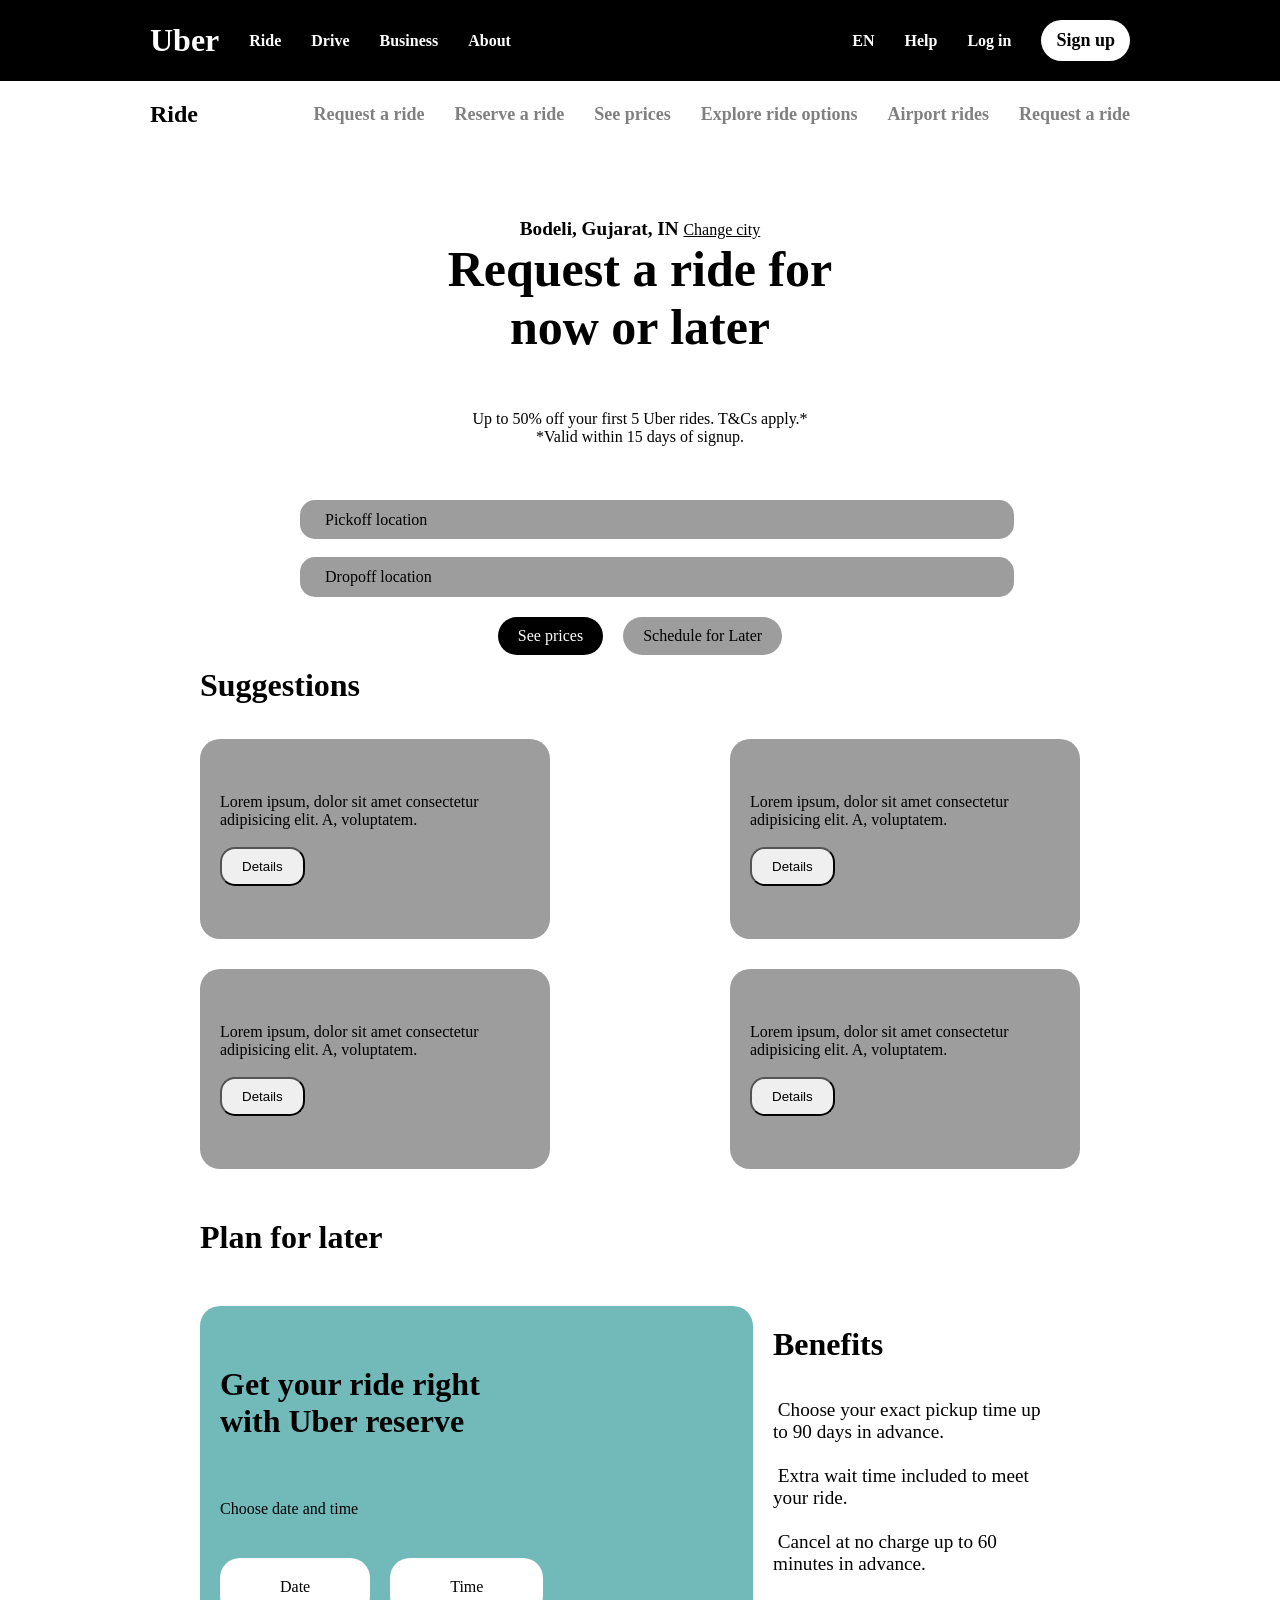
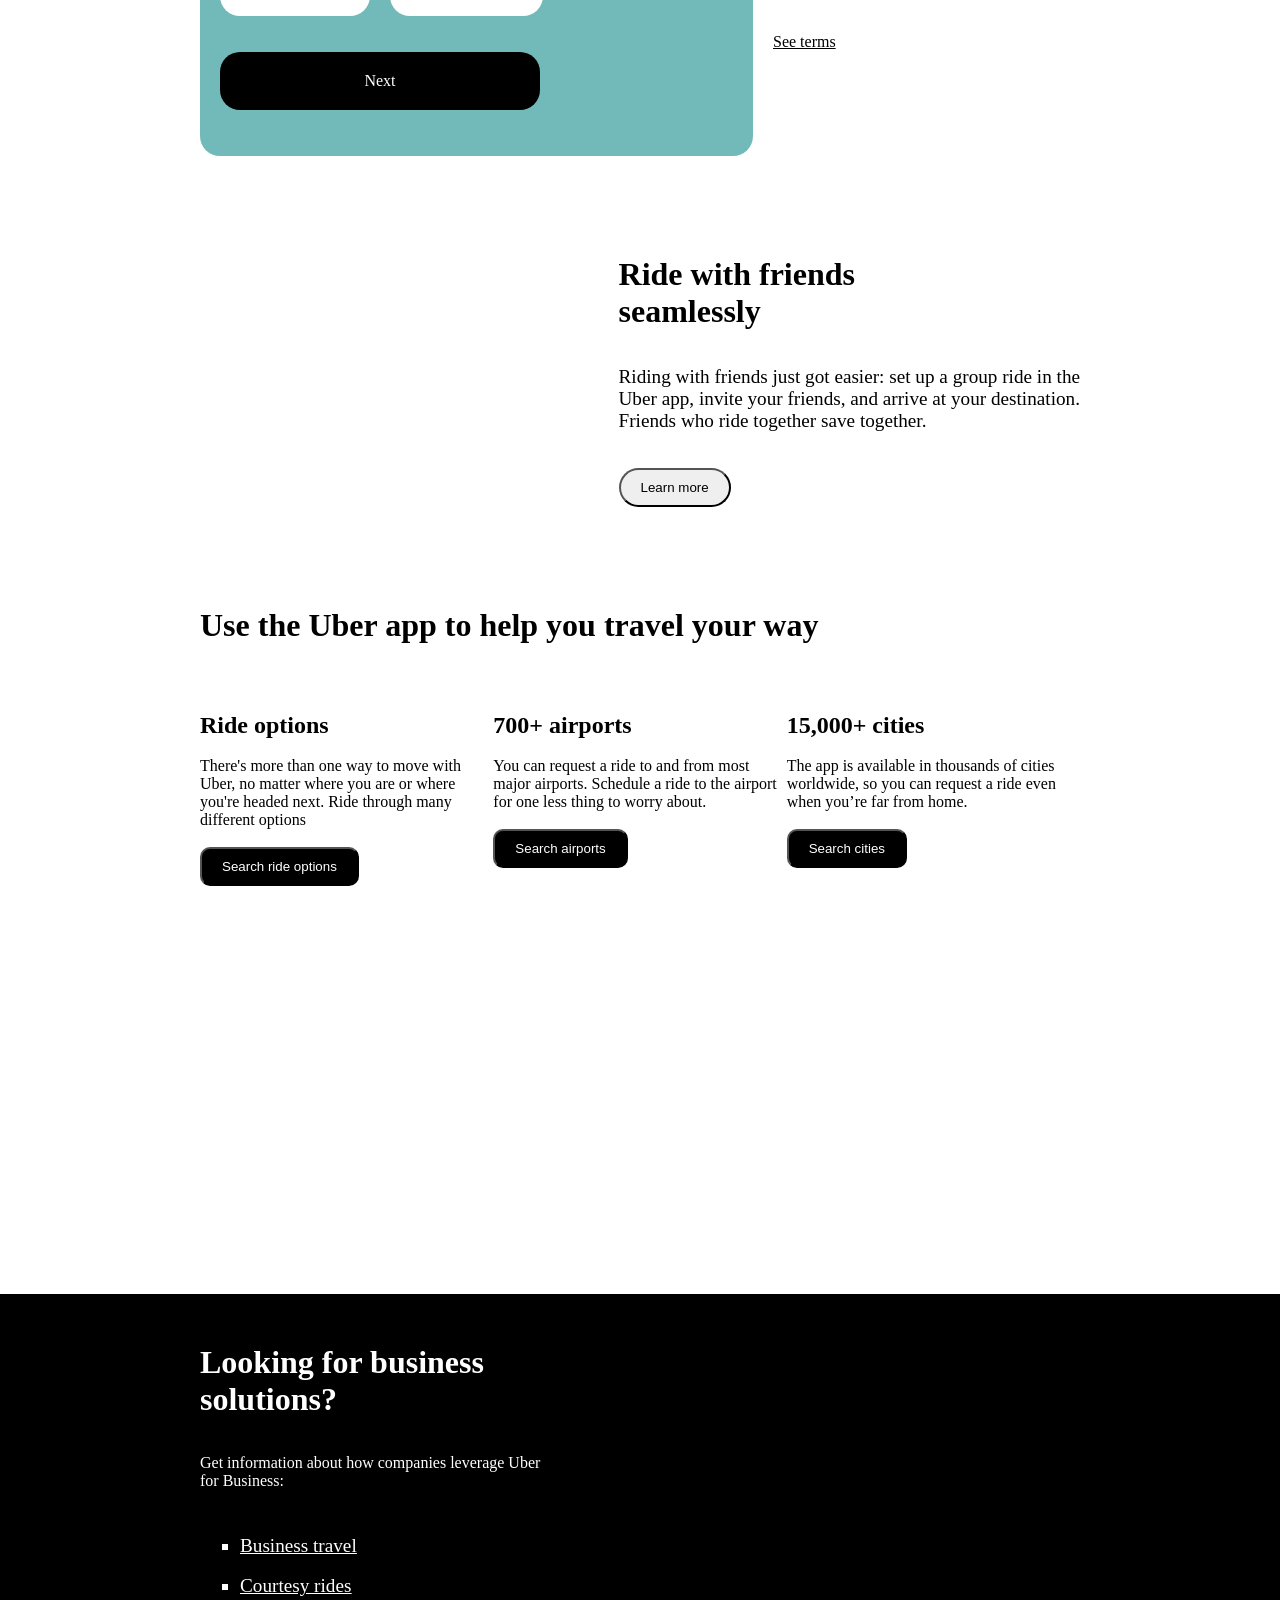
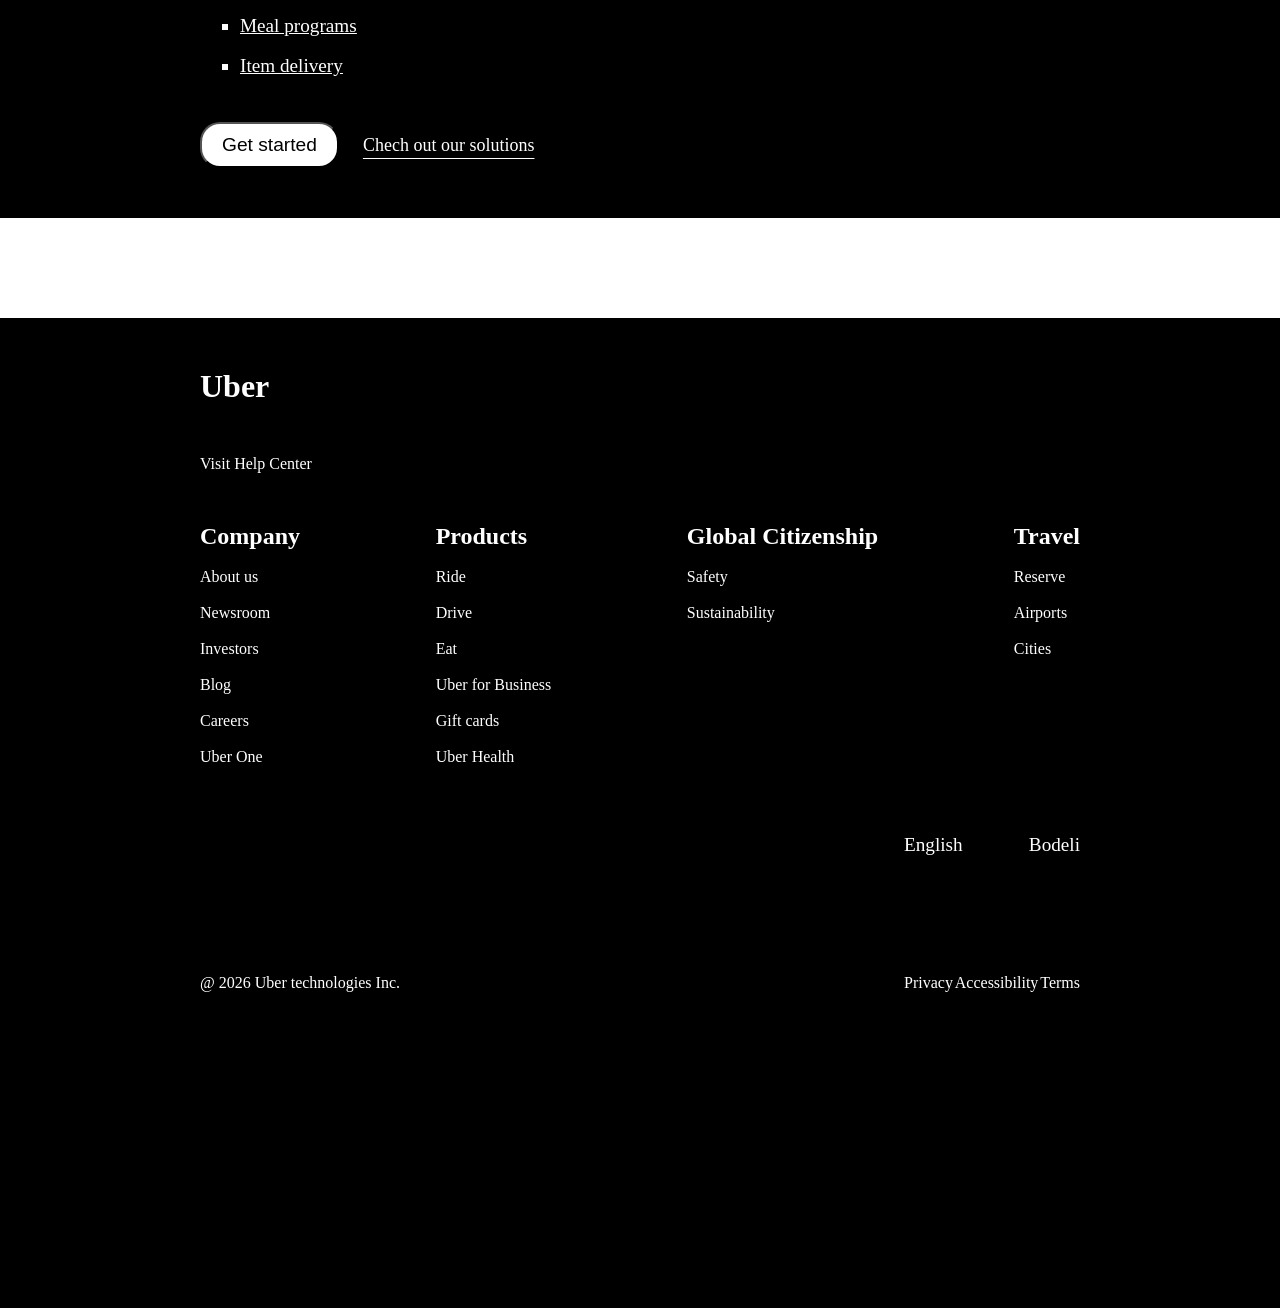
==== index.htm @ 78ab8e12 "Update and rename Uber.htm to index.htm" ====
<!DOCTYPE html>
<html lang="en">
<head>
    <meta charset="UTF-8">
    <meta name="viewport" content="width=device-width, initial-scale=1.0">
    <title>Document</title>
    <link rel="stylesheet" href="uber.css">
    <script src="https://kit.fontawesome.com/a8fc47a53b.js" crossorigin="anonymous"></script>
</head>
<body>
    <div>
    <header class="head">
        <ul>
            <li style="font-size: xx-large;">Uber</li>
            <li>Ride</li>
            <li>Drive</li>
            <li>Business</li>
            <li>About</li>
        </ul>
        <ul>
            <li><i class="fa-solid fa-globe"></i> EN</li>
            <li>Help</li>
            <li>Log in</li>
            <li id="signup">Sign up</li>
        </ul>
    </header>
    <nav class="nv">
        <h1>Ride</h1>
        <ul>
            <li>Request a ride</li>
            <li>Reserve a ride</li>
            <li>See prices</li>
            <li>Explore ride options</li>
            <li>Airport rides</li>
            <li>Request a ride</li>
        </ul>
    </nav>
    <div class="d1">
         <div id="d10">
            <i style="font-size: larger;" class="fa-solid fa-location-dot"></i>
            <span style="font-size: larger;font-weight: 700;">Bodeli, Gujarat, IN </span>
            <a style="color: black;" href=""> Change city</a>
            <p style="font-size: 50px;font-weight: 900;">
                Request a ride for <br> now or later
            </p> <br><br><br>
            <p>
                <i class="fa-solid fa-tag"></i>
                Up to 50% off your first 5 Uber rides. T&Cs apply.* <br> *Valid within 15 days of signup.
            </p><br><br><br>
            <div class="x">
                <i class="fa-solid fa-circle-dot"></i>
                Pickoff location
                <i id="i1" class="fa-solid fa-location-arrow"></i>
            </div><br>
            <div class="x">
                <i class="fa-solid fa-circle-stop"></i>
                Dropoff location
            </div>
            <div class="b">
                <div class="b1">See prices</div>
                <div class="b2">Schedule for Later</div>
            </div>
         </div>
         <div id="d11">
            <img src="https://cn-geo1.uber.com/image-proc/crop/resizecrop/udam/format=auto/width=1344/height=1344/srcb64=aHR0cHM6Ly90Yi1zdGF0aWMudWJlci5jb20vcHJvZC91ZGFtLWFzc2V0cy80MmEyOTE0Ny1lMDQzLTQyZjktODU0NC1lY2ZmZmUwNTMyZTkucG5n" alt="" height="600px">
        </div>
    </div>
    <h1 style="padding: 35px 200px;">Suggestions</h1>
    <div class="s">
        <div class="s1">
            <p style="margin-left: 20px;">
                Lorem ipsum, dolor sit amet consectetur adipisicing elit. A, voluptatem.
                <br><br>
                <button style="padding: 10px 20px; border-radius: 15px;">Details</button>
            </p>
            <img src="	https://mobile-content.uber.com/launch-experience/top_bar_rides_3d.png" alt="" height="150px">
        </div>
        <div class="s1">
            <p style="margin-left: 20px;">
                Lorem ipsum, dolor sit amet consectetur adipisicing elit. A, voluptatem.
                <br><br>
                <button style="padding: 10px 20px; border-radius: 15px;">Details</button>
            </p>
            <img src="	https://mobile-content.uber.com/launch-experience/top_bar_rides_3d.png" alt="" height="150px">
        </div>
        <div class="s1">
            <p style="margin-left: 20px;">
                Lorem ipsum, dolor sit amet consectetur adipisicing elit. A, voluptatem.
                <br><br>
                <button style="padding: 10px 20px; border-radius: 15px;">Details</button>
            </p>
            <img src="	https://mobile-content.uber.com/launch-experience/top_bar_rides_3d.png" alt="" height="150px">
        </div>
        <div class="s1">
            <p style="margin-left: 20px;">
                Lorem ipsum, dolor sit amet consectetur adipisicing elit. A, voluptatem.
                <br><br>
                <button style="padding: 10px 20px; border-radius: 15px;">Details</button>
            </p>
            <img src="	https://mobile-content.uber.com/launch-experience/top_bar_rides_3d.png" alt="" height="150px">
        </div>
    </div>
    <h1 style="margin: 50px 200px;">Plan for later</h1>
    <div class="p">
        <div class="p1">
            <p style="font-size: xx-large;font-weight: 800;">Get your ride right <br> with Uber reserve</p>
            Choose date and time
            <div style="display: flex;margin-top: 40px;gap: 20px;">
                <div style="padding: 20px 60px;background-color: rgb(255, 255, 255);border-radius: 20px;">Date</div>
                <div style="padding: 20px 60px;background-color: rgb(255, 255, 255);border-radius: 20px;">Time</div>
            </div><br><br>
            <div style="padding: 20px;background-color: black;color: white;width: 280px;border-radius: 20px;text-align: center;">
                Next
            </div>
        </div>
        <div class="p2">
            <h1>Benefits</h1><br><br>
            <p style="font-size: larger;">
                <img src="	https://tb-static.uber.com/prod/udam-assets/e12eddee-f082-49f7-a5fc-22c17977de50.svg" alt="" height="20px"> Choose your exact pickup time up to 90 days in advance. <br><br>
                <img src="https://tb-static.uber.com/prod/udam-assets/30f5ecd4-8ccf-44d0-9976-2833f69df8a9.svg" alt="" height="20px"> Extra wait time included to meet your ride. <br><br>
                <img src="	https://tb-static.uber.com/prod/udam-assets/45ebda59-6a0d-41e3-a924-0dbbce078029.svg" alt="" height="20px"> Cancel at no charge up to 60 minutes in advance. <br><br>
            </p ><br><br>
            <a style="color: black;" href="">See terms</a>
        </div>
    </div>
    <div class="r">
        <div>
            <img src="https://cn-geo1.uber.com/image-proc/crop/resizecrop/udam/format=auto/width=1152/height=648/srcb64=aHR0cHM6Ly90Yi1zdGF0aWMudWJlci5jb20vcHJvZC91ZGFtLWFzc2V0cy9mNzdhYTM4MC1hMzc4LTQ3YmYtOGI4OC1hYWJhMTU4N2VmZGQucG5n" alt="" height="300px">
        </div>
        <div>
            <h1>Ride with friends <br> seamlessly</h1><br><br>
            <p style="font-size:larger;">
                Riding with friends just got easier: set up a group ride in the <br> Uber app, invite your friends, and arrive at your destination. <br> Friends who ride together save together.
            </p><br><br>
            <button style="padding: 10px 20px;border-radius: 20px;">Learn more</button>
        </div>
    </div>
    <h1 style="margin: 100px 200px;margin-bottom: 50px ;">Use the Uber app to help you travel your way</h1>
    <div class="t">
        <div class="t1">
            <img src="https://cn-geo1.uber.com/image-proc/crop/resizecrop/udam/format=auto/width=768/height=768/srcb64=aHR0cHM6Ly90Yi1zdGF0aWMudWJlci5jb20vcHJvZC91ZGFtLWFzc2V0cy81NGY2MDE2MS1jZjZiLTQ0MDEtYTMwOS04YmIxOTZjMDAxNGMuanBn" alt="" width="350px">
            <br>
            <h2>Ride options</h2>
            <br>
            <p>There's more than one way to move with Uber, no matter where you are or where you're headed next. Ride through many different options</p><br>
            <button style="background-color: black;color: white;border-radius: 10px;padding: 10px 20px;">Search ride options</button>
        </div>
        <div class="t1">
            <img src="https://cn-geo1.uber.com/image-proc/crop/resizecrop/udam/format=auto/width=768/height=768/srcb64=aHR0cHM6Ly90Yi1zdGF0aWMudWJlci5jb20vcHJvZC91ZGFtLWFzc2V0cy9mOWJhMjdjNC02NjVjLTRjY2EtODE2MS05ZTNmODdmNDk5OTQucG5n" alt="" width="350px">
            <br>
            <h2>700+ airports</h2>
            <br>
            <p>You can request a ride to and from most major airports. Schedule a ride to the airport for one less thing to worry about.</p><br>
            <button style="background-color: black;color: white;border-radius: 10px;padding: 10px 20px;">Search airports</button>
        </div>
        <div class="t1">
            <img src="https://cn-geo1.uber.com/image-proc/crop/resizecrop/udam/format=auto/width=768/height=768/srcb64=aHR0cHM6Ly90Yi1zdGF0aWMudWJlci5jb20vcHJvZC91ZGFtLWFzc2V0cy9iOGMzOWRlMC02ZTEzLTQ4NWItYmE0NS02NjUxMTE3MGM2MmEuanBn" alt="" height="350px">
            <br>
            <h2>15,000+ cities</h2>
            <br>
            <p>The app is available in thousands of cities worldwide, so you can request a ride even when you’re far from home.</p><br>
            <button style="background-color: black;color: white;border-radius: 10px;padding: 10px 20px;">Search cities</button>
        </div>
    </div>
    <div class="q">
        <div class="q1">
            <h1>Looking for business <br> solutions?</h1>
            <br><br>
            <p>Get information about how companies leverage Uber <br> for Business: </p><br><br>
            <ol style="line-height: 40px;list-style: square;margin-left: 40px;font-size: larger;">
                <li style="text-decoration: underline ;"><a style="color: white;" href="">Business travel</a></li>
                <li style="text-decoration: underline ;"><a style="color: white;" href="">Courtesy rides</a></li>
                <li style="text-decoration: underline ;"><a style="color: white;" href="">Meal programs</a></li>
                <li style="text-decoration: underline ;"><a style="color: white;" href="">Item delivery</a></li>
            </ol><br><br>
            <button style="background-color: rgb(255, 255, 255);color: rgb(0, 0, 0);padding: 10px 20px;border-radius: 20px;font-size: larger;">Get started</button>
            <a style="margin-left: 20px;font-size: large;color: white;text-underline-offset: calc(7px);" href="">Chech out our solutions</a>
        </div>
        <div class="q2"><img src="https://cn-geo1.uber.com/image-proc/crop/resizecrop/udam/format=auto/width=1152/height=648/srcb64=aHR0cHM6Ly90Yi1zdGF0aWMudWJlci5jb20vcHJvZC91ZGFtLWFzc2V0cy9kNjQ4ZjViNi1iYjVmLTQ1MGUtODczMy05MGFlZmVjYmQwOWUuanBn" alt="" height="300px"></div>
    </div>
    </div>
    <footer class="f">
        <div style="margin: 50px 200px;">
            <h1 style="padding: 50px 0px;">Uber</h1>
            <p><a style="text-decoration: none;color: white;" href="">Visit Help Center</a></p>
        </div>
        <div class="f1">
            <div class="f2">
                <h2>Company</h2><br>
                <a href="">About us</a><br><br>
                <a href="">Newsroom</a><br><br>
                <a href="">Investors</a><br><br>
                <a href="">Blog</a><br><br>
                <a href="">Careers</a><br><br>
                <a href="">Uber One</a><br><br>
            </div>
            <div class="f2">
                <h2>Products</h2><br>
                <a href="">Ride</a><br><br>
                <a href="">Drive</a><br><br>
                <a href="">Eat</a><br><br>
                <a href="">Uber for Business</a><br><br>
                <a href="">Gift cards</a><br><br>
                <a href="">Uber Health</a><br><br>
            </div>
            <div class="f2">
                <h2>Global Citizenship</h2><br>
                <a href="">Safety</a><br><br>
                <a href="">Sustainability</a><br><br>
            </div>
            <div class="f2">
                <h2>Travel</h2><br>
                <a href="">Reserve</a><br><br>
                <a href="">Airports</a><br><br>
                <a href="">Cities</a><br><br>
            </div>
        </div>
        <div class="f3">
            <div style="width: 30%;display: flex;justify-content: space-between;font-size: x-large;">
                <i class="fa-brands fa-linkedin"></i>
                <i class="fa-brands fa-youtube"></i>
                <i class="fa-brands fa-square-instagram"></i>
                <i class="fa-brands fa-x-twitter"></i>
            </div>
            <div style="display: flex;justify-content: space-between;width: 20%;font-size: larger;">
                <div>
                    <i class="fa-solid fa-globe"></i>
                    English
                </div>
                <div>
                    <i class="fa-solid fa-location-dot"></i>
                    Bodeli
                </div>
            </div>
        </div>
        <div style="margin: 50px 200px;">
            <img src="https://tb-static.uber.com/prod/udam-assets/07335cd8-47d5-51a0-a07b-125195eb4cea.svg" alt="" height="70px">
            <img src="https://tb-static.uber.com/prod/udam-assets/e723f2d5-90c4-5d3b-ad4d-c36fa5597879.svg" alt="" height="70px">
        </div>
        <div class="f4">
            <div>@ 2026 Uber technologies Inc.</div>
            <div style="display: flex;width: 20%;justify-content: space-between;">
                <a href="">Privacy</a>
                <a href="">Accessibility</a>
                <a href="">Terms</a>
            </div>
        </div>
    </footer>
</body>
</html>
---- uber.css ----
*{
    margin: 0;
    padding: 0;
}
.head{
    background-color: black;
    color: white;
    display: flex;
    justify-content: space-between;
    align-items: center;
    padding: 20px 150px;
    font-weight: 600;
    position: sticky;
    top: 0px;
}
.nv{
    color: rgb(0, 0, 0);
    display: flex;
    justify-content: space-between;
    align-items: center;
    padding: 20px 150px;
    font-weight: 600;
}
.d1{
    padding: 20px 200px;
    display: flex;
    justify-content: space-between;
}
.nv ul li{
    color: gray;
    font-size: large;
}
ul{
    list-style: none;
    display: flex;
    align-items: center;
    gap: 30px;
}
#signup{
    padding: 10px 15px;
    background-color: white;
    color: black;
    font-size: large;
    border-radius: 30px;
}

li:hover{
    scale: 1.1;
}
#d10{
    padding-top: 50px;
}
.x{
    width: 80%;
    height: 10%;
    background-color: rgb(157, 157, 157);
    border-radius: 15px;
    display: flex;
    align-items: center;
    padding-left: 10px;
    gap: 15px;
}
#i1{
    padding-left: 40%;
}
.b{
    padding-top: 20px;
    display: flex;
    gap: 20px;
}
.b1{
    padding: 10px 20px;
    background-color: black;
    color: white;
    border-radius: 20px;
}
.b2{
    padding: 10px 20px;
    background-color: rgb(157, 157, 157);
    color: rgb(0, 0, 0);
    border-radius: 20px;
}
.s{
    margin: 0px 200px;
    height: 430px;
    display: flex;
    flex-wrap: wrap;
    justify-content: space-between;
    align-content:space-between;
}
.s1{
    width:350px;
    height: 200px;
    background-color:rgb(157, 157, 157);
    border-radius: 20px;
    display: flex;
    justify-content: space-between;
    align-items: center;
}
.p{
    margin: 0px 200px;
    height: 450px;
    display: flex;
}
.p1{
    background-color: rgb(114, 186, 186);
    border-radius: 20px;
    width: 65%;
    padding-left: 20px;
    background-image: url(https://tb-static.uber.com/prod/udam-assets/5152cc71-a5b0-4fbd-aeb8-bee896efcd48.png);
    background-repeat: no-repeat;
    background-size: contain;
    background-position: right;
}
.p1 p{
    margin: 60px 0px;
}
.p2{
    width: 35%;
    padding: 20px;
}
.r{
    margin: 100px 200px;
    display: flex;
    justify-content: space-between;
}
.t{
    margin: 100px 200px;
    margin-top: 50px;
    display: flex;
    justify-content: space-between;
}
.t1{
    width: 350px;
    height: 500px;
}
.q{
    margin-bottom: 100px;
    background-color: black;
    color: white;
    width: 100%;
    height: 80%;
    display: flex;
    justify-content: space-between;
    align-items: center;
}
.q1{
    margin: 50px 200px;
}
.q2{
    margin-right: 200px;
}
.f{
    width: 100%;
    height: 110vh;
    background-color: black;
    color: white;
}
.f1{
    margin: 0px 200px;
    display: flex;
    justify-content: space-between;
}
.f2 a{
    color: white;
    text-decoration: none;
}
.f3{
    margin: 50px 200px;
    display: flex;
    justify-content: space-between;
}
.f4{
    margin: 50px 200px;
    display: flex;
    justify-content: space-between;
}
.f4 a{
    color: white;
    text-decoration: none;
}
@media (max-width:1500px){
    #d11{
        display: none;
    }
    #d10{
        text-align: center;
        width: 100%;
    }
    .x{
        text-align: center;
        margin-left: 100px;
    }
    #i1{
        display: none;
    }
    .b{
        justify-content: center;
    }
}
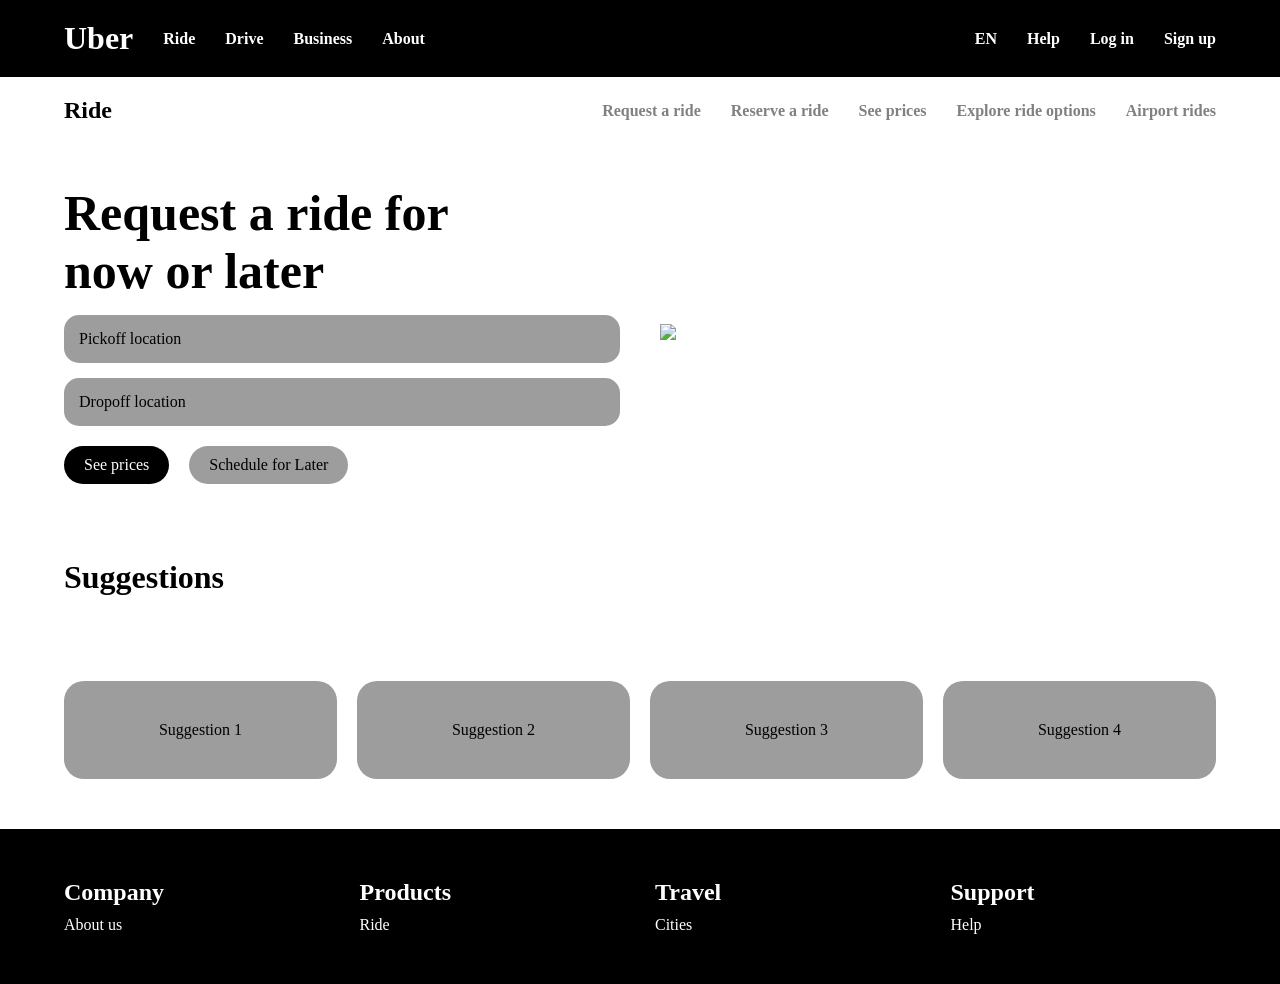
==== commit dd186c03: "Revise index.htm for Uber clone layout and content Updated the HTML structure and content for the Ub" ====
--- a/index.htm
+++ b/index.htm
@@ -3,248 +3,93 @@
 <head>
     <meta charset="UTF-8">
     <meta name="viewport" content="width=device-width, initial-scale=1.0">
-    <title>Document</title>
+    <title>Uber Clone</title>
     <link rel="stylesheet" href="uber.css">
     <script src="https://kit.fontawesome.com/a8fc47a53b.js" crossorigin="anonymous"></script>
 </head>
 <body>
-    <div>
-    <header class="head">
-        <ul>
-            <li style="font-size: xx-large;">Uber</li>
-            <li>Ride</li>
-            <li>Drive</li>
-            <li>Business</li>
-            <li>About</li>
-        </ul>
-        <ul>
-            <li><i class="fa-solid fa-globe"></i> EN</li>
-            <li>Help</li>
-            <li>Log in</li>
-            <li id="signup">Sign up</li>
-        </ul>
-    </header>
-    <nav class="nv">
-        <h1>Ride</h1>
-        <ul>
-            <li>Request a ride</li>
-            <li>Reserve a ride</li>
-            <li>See prices</li>
-            <li>Explore ride options</li>
-            <li>Airport rides</li>
-            <li>Request a ride</li>
-        </ul>
-    </nav>
-    <div class="d1">
-         <div id="d10">
-            <i style="font-size: larger;" class="fa-solid fa-location-dot"></i>
-            <span style="font-size: larger;font-weight: 700;">Bodeli, Gujarat, IN </span>
-            <a style="color: black;" href=""> Change city</a>
-            <p style="font-size: 50px;font-weight: 900;">
-                Request a ride for <br> now or later
-            </p> <br><br><br>
-            <p>
-                <i class="fa-solid fa-tag"></i>
-                Up to 50% off your first 5 Uber rides. T&Cs apply.* <br> *Valid within 15 days of signup.
-            </p><br><br><br>
-            <div class="x">
-                <i class="fa-solid fa-circle-dot"></i>
-                Pickoff location
-                <i id="i1" class="fa-solid fa-location-arrow"></i>
-            </div><br>
-            <div class="x">
-                <i class="fa-solid fa-circle-stop"></i>
-                Dropoff location
-            </div>
-            <div class="b">
-                <div class="b1">See prices</div>
-                <div class="b2">Schedule for Later</div>
-            </div>
-         </div>
-         <div id="d11">
-            <img src="https://cn-geo1.uber.com/image-proc/crop/resizecrop/udam/format=auto/width=1344/height=1344/srcb64=aHR0cHM6Ly90Yi1zdGF0aWMudWJlci5jb20vcHJvZC91ZGFtLWFzc2V0cy80MmEyOTE0Ny1lMDQzLTQyZjktODU0NC1lY2ZmZmUwNTMyZTkucG5n" alt="" height="600px">
+
+<header class="head">
+    <ul>
+        <li style="font-size: xx-large;">Uber</li>
+        <li>Ride</li>
+        <li>Drive</li>
+        <li>Business</li>
+        <li>About</li>
+    </ul>
+    <ul>
+        <li><i class="fa-solid fa-globe"></i> EN</li>
+        <li>Help</li>
+        <li>Log in</li>
+        <li id="signup">Sign up</li>
+    </ul>
+</header>
+
+<nav class="nv">
+    <h1>Ride</h1>
+    <ul>
+        <li>Request a ride</li>
+        <li>Reserve a ride</li>
+        <li>See prices</li>
+        <li>Explore ride options</li>
+        <li>Airport rides</li>
+    </ul>
+</nav>
+
+<div class="d1">
+    <div id="d10">
+        <p style="font-size: 50px;font-weight: 900;">
+            Request a ride for <br> now or later
+        </p>
+
+        <div class="x">
+            Pickoff location
+        </div>
+
+        <div class="x">
+            Dropoff location
+        </div>
+
+        <div class="b">
+            <div class="b1">See prices</div>
+            <div class="b2">Schedule for Later</div>
         </div>
     </div>
-    <h1 style="padding: 35px 200px;">Suggestions</h1>
-    <div class="s">
-        <div class="s1">
-            <p style="margin-left: 20px;">
-                Lorem ipsum, dolor sit amet consectetur adipisicing elit. A, voluptatem.
-                <br><br>
-                <button style="padding: 10px 20px; border-radius: 15px;">Details</button>
-            </p>
-            <img src="	https://mobile-content.uber.com/launch-experience/top_bar_rides_3d.png" alt="" height="150px">
+
+    <div id="d11">
+        <img src="https://cn-geo1.uber.com/image-proc/crop/resizecrop/udam/format=auto/width=1344/height=1344/srcb64=aHR0cHM6Ly90Yi1zdGF0aWMudWJlci5jb20vcHJvZC91ZGFtLWFzc2V0cy80MmEyOTE0Ny1lMDQzLTQyZjktODU0NC1lY2ZmZmUwNTMyZTkucG5n">
+    </div>
+</div>
+
+<h1 style="padding: 35px 5%;">Suggestions</h1>
+
+<div class="s">
+    <div class="s1">Suggestion 1</div>
+    <div class="s1">Suggestion 2</div>
+    <div class="s1">Suggestion 3</div>
+    <div class="s1">Suggestion 4</div>
+</div>
+
+<footer class="f">
+    <div class="f1">
+        <div class="f2">
+            <h2>Company</h2>
+            <a href="">About us</a>
         </div>
-        <div class="s1">
-            <p style="margin-left: 20px;">
-                Lorem ipsum, dolor sit amet consectetur adipisicing elit. A, voluptatem.
-                <br><br>
-                <button style="padding: 10px 20px; border-radius: 15px;">Details</button>
-            </p>
-            <img src="	https://mobile-content.uber.com/launch-experience/top_bar_rides_3d.png" alt="" height="150px">
+        <div class="f2">
+            <h2>Products</h2>
+            <a href="">Ride</a>
         </div>
-        <div class="s1">
-            <p style="margin-left: 20px;">
-                Lorem ipsum, dolor sit amet consectetur adipisicing elit. A, voluptatem.
-                <br><br>
-                <button style="padding: 10px 20px; border-radius: 15px;">Details</button>
-            </p>
-            <img src="	https://mobile-content.uber.com/launch-experience/top_bar_rides_3d.png" alt="" height="150px">
+        <div class="f2">
+            <h2>Travel</h2>
+            <a href="">Cities</a>
         </div>
-        <div class="s1">
-            <p style="margin-left: 20px;">
-                Lorem ipsum, dolor sit amet consectetur adipisicing elit. A, voluptatem.
-                <br><br>
-                <button style="padding: 10px 20px; border-radius: 15px;">Details</button>
-            </p>
-            <img src="	https://mobile-content.uber.com/launch-experience/top_bar_rides_3d.png" alt="" height="150px">
+        <div class="f2">
+            <h2>Support</h2>
+            <a href="">Help</a>
         </div>
     </div>
-    <h1 style="margin: 50px 200px;">Plan for later</h1>
-    <div class="p">
-        <div class="p1">
-            <p style="font-size: xx-large;font-weight: 800;">Get your ride right <br> with Uber reserve</p>
-            Choose date and time
-            <div style="display: flex;margin-top: 40px;gap: 20px;">
-                <div style="padding: 20px 60px;background-color: rgb(255, 255, 255);border-radius: 20px;">Date</div>
-                <div style="padding: 20px 60px;background-color: rgb(255, 255, 255);border-radius: 20px;">Time</div>
-            </div><br><br>
-            <div style="padding: 20px;background-color: black;color: white;width: 280px;border-radius: 20px;text-align: center;">
-                Next
-            </div>
-        </div>
-        <div class="p2">
-            <h1>Benefits</h1><br><br>
-            <p style="font-size: larger;">
-                <img src="	https://tb-static.uber.com/prod/udam-assets/e12eddee-f082-49f7-a5fc-22c17977de50.svg" alt="" height="20px"> Choose your exact pickup time up to 90 days in advance. <br><br>
-                <img src="https://tb-static.uber.com/prod/udam-assets/30f5ecd4-8ccf-44d0-9976-2833f69df8a9.svg" alt="" height="20px"> Extra wait time included to meet your ride. <br><br>
-                <img src="	https://tb-static.uber.com/prod/udam-assets/45ebda59-6a0d-41e3-a924-0dbbce078029.svg" alt="" height="20px"> Cancel at no charge up to 60 minutes in advance. <br><br>
-            </p ><br><br>
-            <a style="color: black;" href="">See terms</a>
-        </div>
-    </div>
-    <div class="r">
-        <div>
-            <img src="https://cn-geo1.uber.com/image-proc/crop/resizecrop/udam/format=auto/width=1152/height=648/srcb64=aHR0cHM6Ly90Yi1zdGF0aWMudWJlci5jb20vcHJvZC91ZGFtLWFzc2V0cy9mNzdhYTM4MC1hMzc4LTQ3YmYtOGI4OC1hYWJhMTU4N2VmZGQucG5n" alt="" height="300px">
-        </div>
-        <div>
-            <h1>Ride with friends <br> seamlessly</h1><br><br>
-            <p style="font-size:larger;">
-                Riding with friends just got easier: set up a group ride in the <br> Uber app, invite your friends, and arrive at your destination. <br> Friends who ride together save together.
-            </p><br><br>
-            <button style="padding: 10px 20px;border-radius: 20px;">Learn more</button>
-        </div>
-    </div>
-    <h1 style="margin: 100px 200px;margin-bottom: 50px ;">Use the Uber app to help you travel your way</h1>
-    <div class="t">
-        <div class="t1">
-            <img src="https://cn-geo1.uber.com/image-proc/crop/resizecrop/udam/format=auto/width=768/height=768/srcb64=aHR0cHM6Ly90Yi1zdGF0aWMudWJlci5jb20vcHJvZC91ZGFtLWFzc2V0cy81NGY2MDE2MS1jZjZiLTQ0MDEtYTMwOS04YmIxOTZjMDAxNGMuanBn" alt="" width="350px">
-            <br>
-            <h2>Ride options</h2>
-            <br>
-            <p>There's more than one way to move with Uber, no matter where you are or where you're headed next. Ride through many different options</p><br>
-            <button style="background-color: black;color: white;border-radius: 10px;padding: 10px 20px;">Search ride options</button>
-        </div>
-        <div class="t1">
-            <img src="https://cn-geo1.uber.com/image-proc/crop/resizecrop/udam/format=auto/width=768/height=768/srcb64=aHR0cHM6Ly90Yi1zdGF0aWMudWJlci5jb20vcHJvZC91ZGFtLWFzc2V0cy9mOWJhMjdjNC02NjVjLTRjY2EtODE2MS05ZTNmODdmNDk5OTQucG5n" alt="" width="350px">
-            <br>
-            <h2>700+ airports</h2>
-            <br>
-            <p>You can request a ride to and from most major airports. Schedule a ride to the airport for one less thing to worry about.</p><br>
-            <button style="background-color: black;color: white;border-radius: 10px;padding: 10px 20px;">Search airports</button>
-        </div>
-        <div class="t1">
-            <img src="https://cn-geo1.uber.com/image-proc/crop/resizecrop/udam/format=auto/width=768/height=768/srcb64=aHR0cHM6Ly90Yi1zdGF0aWMudWJlci5jb20vcHJvZC91ZGFtLWFzc2V0cy9iOGMzOWRlMC02ZTEzLTQ4NWItYmE0NS02NjUxMTE3MGM2MmEuanBn" alt="" height="350px">
-            <br>
-            <h2>15,000+ cities</h2>
-            <br>
-            <p>The app is available in thousands of cities worldwide, so you can request a ride even when you’re far from home.</p><br>
-            <button style="background-color: black;color: white;border-radius: 10px;padding: 10px 20px;">Search cities</button>
-        </div>
-    </div>
-    <div class="q">
-        <div class="q1">
-            <h1>Looking for business <br> solutions?</h1>
-            <br><br>
-            <p>Get information about how companies leverage Uber <br> for Business: </p><br><br>
-            <ol style="line-height: 40px;list-style: square;margin-left: 40px;font-size: larger;">
-                <li style="text-decoration: underline ;"><a style="color: white;" href="">Business travel</a></li>
-                <li style="text-decoration: underline ;"><a style="color: white;" href="">Courtesy rides</a></li>
-                <li style="text-decoration: underline ;"><a style="color: white;" href="">Meal programs</a></li>
-                <li style="text-decoration: underline ;"><a style="color: white;" href="">Item delivery</a></li>
-            </ol><br><br>
-            <button style="background-color: rgb(255, 255, 255);color: rgb(0, 0, 0);padding: 10px 20px;border-radius: 20px;font-size: larger;">Get started</button>
-            <a style="margin-left: 20px;font-size: large;color: white;text-underline-offset: calc(7px);" href="">Chech out our solutions</a>
-        </div>
-        <div class="q2"><img src="https://cn-geo1.uber.com/image-proc/crop/resizecrop/udam/format=auto/width=1152/height=648/srcb64=aHR0cHM6Ly90Yi1zdGF0aWMudWJlci5jb20vcHJvZC91ZGFtLWFzc2V0cy9kNjQ4ZjViNi1iYjVmLTQ1MGUtODczMy05MGFlZmVjYmQwOWUuanBn" alt="" height="300px"></div>
-    </div>
-    </div>
-    <footer class="f">
-        <div style="margin: 50px 200px;">
-            <h1 style="padding: 50px 0px;">Uber</h1>
-            <p><a style="text-decoration: none;color: white;" href="">Visit Help Center</a></p>
-        </div>
-        <div class="f1">
-            <div class="f2">
-                <h2>Company</h2><br>
-                <a href="">About us</a><br><br>
-                <a href="">Newsroom</a><br><br>
-                <a href="">Investors</a><br><br>
-                <a href="">Blog</a><br><br>
-                <a href="">Careers</a><br><br>
-                <a href="">Uber One</a><br><br>
-            </div>
-            <div class="f2">
-                <h2>Products</h2><br>
-                <a href="">Ride</a><br><br>
-                <a href="">Drive</a><br><br>
-                <a href="">Eat</a><br><br>
-                <a href="">Uber for Business</a><br><br>
-                <a href="">Gift cards</a><br><br>
-                <a href="">Uber Health</a><br><br>
-            </div>
-            <div class="f2">
-                <h2>Global Citizenship</h2><br>
-                <a href="">Safety</a><br><br>
-                <a href="">Sustainability</a><br><br>
-            </div>
-            <div class="f2">
-                <h2>Travel</h2><br>
-                <a href="">Reserve</a><br><br>
-                <a href="">Airports</a><br><br>
-                <a href="">Cities</a><br><br>
-            </div>
-        </div>
-        <div class="f3">
-            <div style="width: 30%;display: flex;justify-content: space-between;font-size: x-large;">
-                <i class="fa-brands fa-linkedin"></i>
-                <i class="fa-brands fa-youtube"></i>
-                <i class="fa-brands fa-square-instagram"></i>
-                <i class="fa-brands fa-x-twitter"></i>
-            </div>
-            <div style="display: flex;justify-content: space-between;width: 20%;font-size: larger;">
-                <div>
-                    <i class="fa-solid fa-globe"></i>
-                    English
-                </div>
-                <div>
-                    <i class="fa-solid fa-location-dot"></i>
-                    Bodeli
-                </div>
-            </div>
-        </div>
-        <div style="margin: 50px 200px;">
-            <img src="https://tb-static.uber.com/prod/udam-assets/07335cd8-47d5-51a0-a07b-125195eb4cea.svg" alt="" height="70px">
-            <img src="https://tb-static.uber.com/prod/udam-assets/e723f2d5-90c4-5d3b-ad4d-c36fa5597879.svg" alt="" height="70px">
-        </div>
-        <div class="f4">
-            <div>@ 2026 Uber technologies Inc.</div>
-            <div style="display: flex;width: 20%;justify-content: space-between;">
-                <a href="">Privacy</a>
-                <a href="">Accessibility</a>
-                <a href="">Terms</a>
-            </div>
-        </div>
-    </footer>
+</footer>
+
 </body>
 </html>
--- a/uber.css
+++ b/uber.css
@@ -1,200 +1,166 @@
 *{
-    margin: 0;
-    padding: 0;
-}
-.head{
-    background-color: black;
-    color: white;
-    display: flex;
-    justify-content: space-between;
-    align-items: center;
-    padding: 20px 150px;
-    font-weight: 600;
-    position: sticky;
-    top: 0px;
-}
-.nv{
-    color: rgb(0, 0, 0);
-    display: flex;
-    justify-content: space-between;
-    align-items: center;
-    padding: 20px 150px;
-    font-weight: 600;
-}
-.d1{
-    padding: 20px 200px;
-    display: flex;
-    justify-content: space-between;
-}
-.nv ul li{
-    color: gray;
-    font-size: large;
-}
-ul{
-    list-style: none;
-    display: flex;
-    align-items: center;
-    gap: 30px;
-}
-#signup{
-    padding: 10px 15px;
-    background-color: white;
-    color: black;
-    font-size: large;
-    border-radius: 30px;
+    margin:0;
+    padding:0;
+    box-sizing:border-box;
 }
 
-li:hover{
-    scale: 1.1;
+img{
+    max-width:100%;
+    height:auto;
 }
+
+ul{
+    list-style:none;
+    display:flex;
+    align-items:center;
+    gap:30px;
+}
+
+/* HEADER */
+.head{
+    background-color:black;
+    color:white;
+    display:flex;
+    justify-content:space-between;
+    align-items:center;
+    padding:20px 5%;
+    font-weight:600;
+    position:sticky;
+    top:0;
+}
+
+/* NAV */
+.nv{
+    display:flex;
+    justify-content:space-between;
+    align-items:center;
+    padding:20px 5%;
+    font-weight:600;
+}
+
+.nv ul li{
+    color:gray;
+}
+
+/* HERO */
+.d1{
+    padding:40px 5%;
+    display:flex;
+    justify-content:space-between;
+    align-items:center;
+    gap:40px;
+}
+
 #d10{
-    padding-top: 50px;
+    flex:1;
 }
+
+#d11{
+    flex:1;
+}
+
 .x{
-    width: 80%;
-    height: 10%;
-    background-color: rgb(157, 157, 157);
-    border-radius: 15px;
-    display: flex;
-    align-items: center;
-    padding-left: 10px;
-    gap: 15px;
+    width:100%;
+    background-color:rgb(157,157,157);
+    border-radius:15px;
+    padding:15px;
+    margin-top:15px;
 }
-#i1{
-    padding-left: 40%;
+
+.b{
+    padding-top:20px;
+    display:flex;
+    gap:20px;
+    flex-wrap:wrap;
 }
-.b{
-    padding-top: 20px;
-    display: flex;
-    gap: 20px;
+
+.b1{
+    padding:10px 20px;
+    background:black;
+    color:white;
+    border-radius:20px;
 }
-.b1{
-    padding: 10px 20px;
-    background-color: black;
-    color: white;
-    border-radius: 20px;
+
+.b2{
+    padding:10px 20px;
+    background:rgb(157,157,157);
+    border-radius:20px;
 }
-.b2{
-    padding: 10px 20px;
-    background-color: rgb(157, 157, 157);
-    color: rgb(0, 0, 0);
-    border-radius: 20px;
+
+/* SUGGESTIONS */
+.s{
+    margin:50px 5%;
+    display:grid;
+    grid-template-columns:repeat(4,1fr);
+    gap:20px;
 }
-.s{
-    margin: 0px 200px;
-    height: 430px;
-    display: flex;
-    flex-wrap: wrap;
-    justify-content: space-between;
-    align-content:space-between;
+
+.s1{
+    background:rgb(157,157,157);
+    border-radius:20px;
+    padding:40px;
+    text-align:center;
 }
-.s1{
-    width:350px;
-    height: 200px;
-    background-color:rgb(157, 157, 157);
-    border-radius: 20px;
-    display: flex;
-    justify-content: space-between;
-    align-items: center;
+
+/* FOOTER */
+.f{
+    background:black;
+    color:white;
+    padding:50px 5%;
 }
-.p{
-    margin: 0px 200px;
-    height: 450px;
-    display: flex;
+
+.f1{
+    display:grid;
+    grid-template-columns:repeat(4,1fr);
+    gap:30px;
 }
-.p1{
-    background-color: rgb(114, 186, 186);
-    border-radius: 20px;
-    width: 65%;
-    padding-left: 20px;
-    background-image: url(https://tb-static.uber.com/prod/udam-assets/5152cc71-a5b0-4fbd-aeb8-bee896efcd48.png);
-    background-repeat: no-repeat;
-    background-size: contain;
-    background-position: right;
+
+.f2 a{
+    color:white;
+    text-decoration:none;
+    display:block;
+    margin-top:10px;
 }
-.p1 p{
-    margin: 60px 0px;
+
+/* ========================= */
+/* RESPONSIVENESS */
+/* ========================= */
+
+@media (max-width:1024px){
+
+    .s{
+        grid-template-columns:repeat(2,1fr);
+    }
+
+    .f1{
+        grid-template-columns:repeat(2,1fr);
+    }
 }
-.p2{
-    width: 35%;
-    padding: 20px;
+
+@media (max-width:768px){
+
+    .head,
+    .nv{
+        flex-direction:column;
+        text-align:center;
+        gap:15px;
+    }
+
+    ul{
+        flex-wrap:wrap;
+        justify-content:center;
+    }
+
+    .d1{
+        flex-direction:column;
+        text-align:center;
+    }
+
+    .s{
+        grid-template-columns:1fr;
+    }
+
+    .f1{
+        grid-template-columns:1fr;
+    }
 }
-.r{
-    margin: 100px 200px;
-    display: flex;
-    justify-content: space-between;
-}
-.t{
-    margin: 100px 200px;
-    margin-top: 50px;
-    display: flex;
-    justify-content: space-between;
-}
-.t1{
-    width: 350px;
-    height: 500px;
-}
-.q{
-    margin-bottom: 100px;
-    background-color: black;
-    color: white;
-    width: 100%;
-    height: 80%;
-    display: flex;
-    justify-content: space-between;
-    align-items: center;
-}
-.q1{
-    margin: 50px 200px;
-}
-.q2{
-    margin-right: 200px;
-}
-.f{
-    width: 100%;
-    height: 110vh;
-    background-color: black;
-    color: white;
-}
-.f1{
-    margin: 0px 200px;
-    display: flex;
-    justify-content: space-between;
-}
-.f2 a{
-    color: white;
-    text-decoration: none;
-}
-.f3{
-    margin: 50px 200px;
-    display: flex;
-    justify-content: space-between;
-}
-.f4{
-    margin: 50px 200px;
-    display: flex;
-    justify-content: space-between;
-}
-.f4 a{
-    color: white;
-    text-decoration: none;
-}
-@media (max-width:1500px){
-    #d11{
-        display: none;
-    }
-    #d10{
-        text-align: center;
-        width: 100%;
-    }
-    .x{
-        text-align: center;
-        margin-left: 100px;
-    }
-    #i1{
-        display: none;
-    }
-    .b{
-        justify-content: center;
-    }
-}
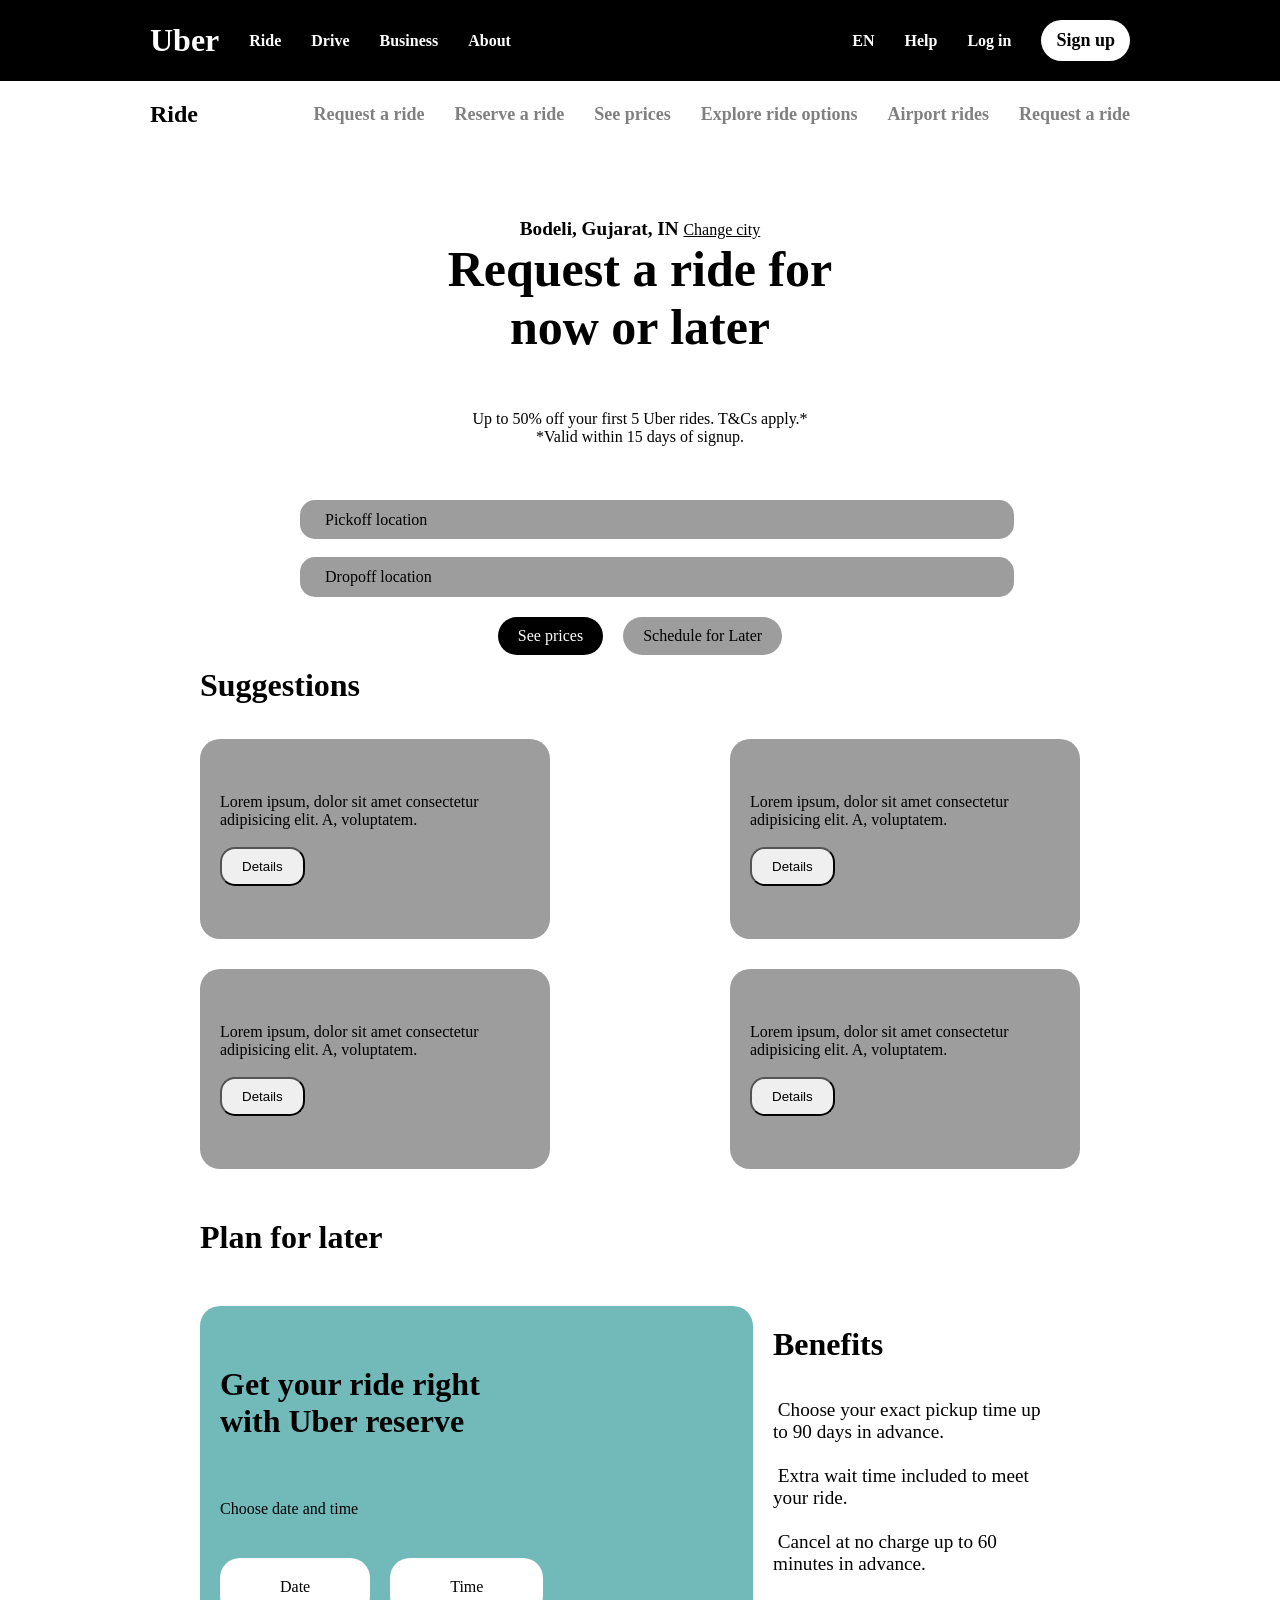
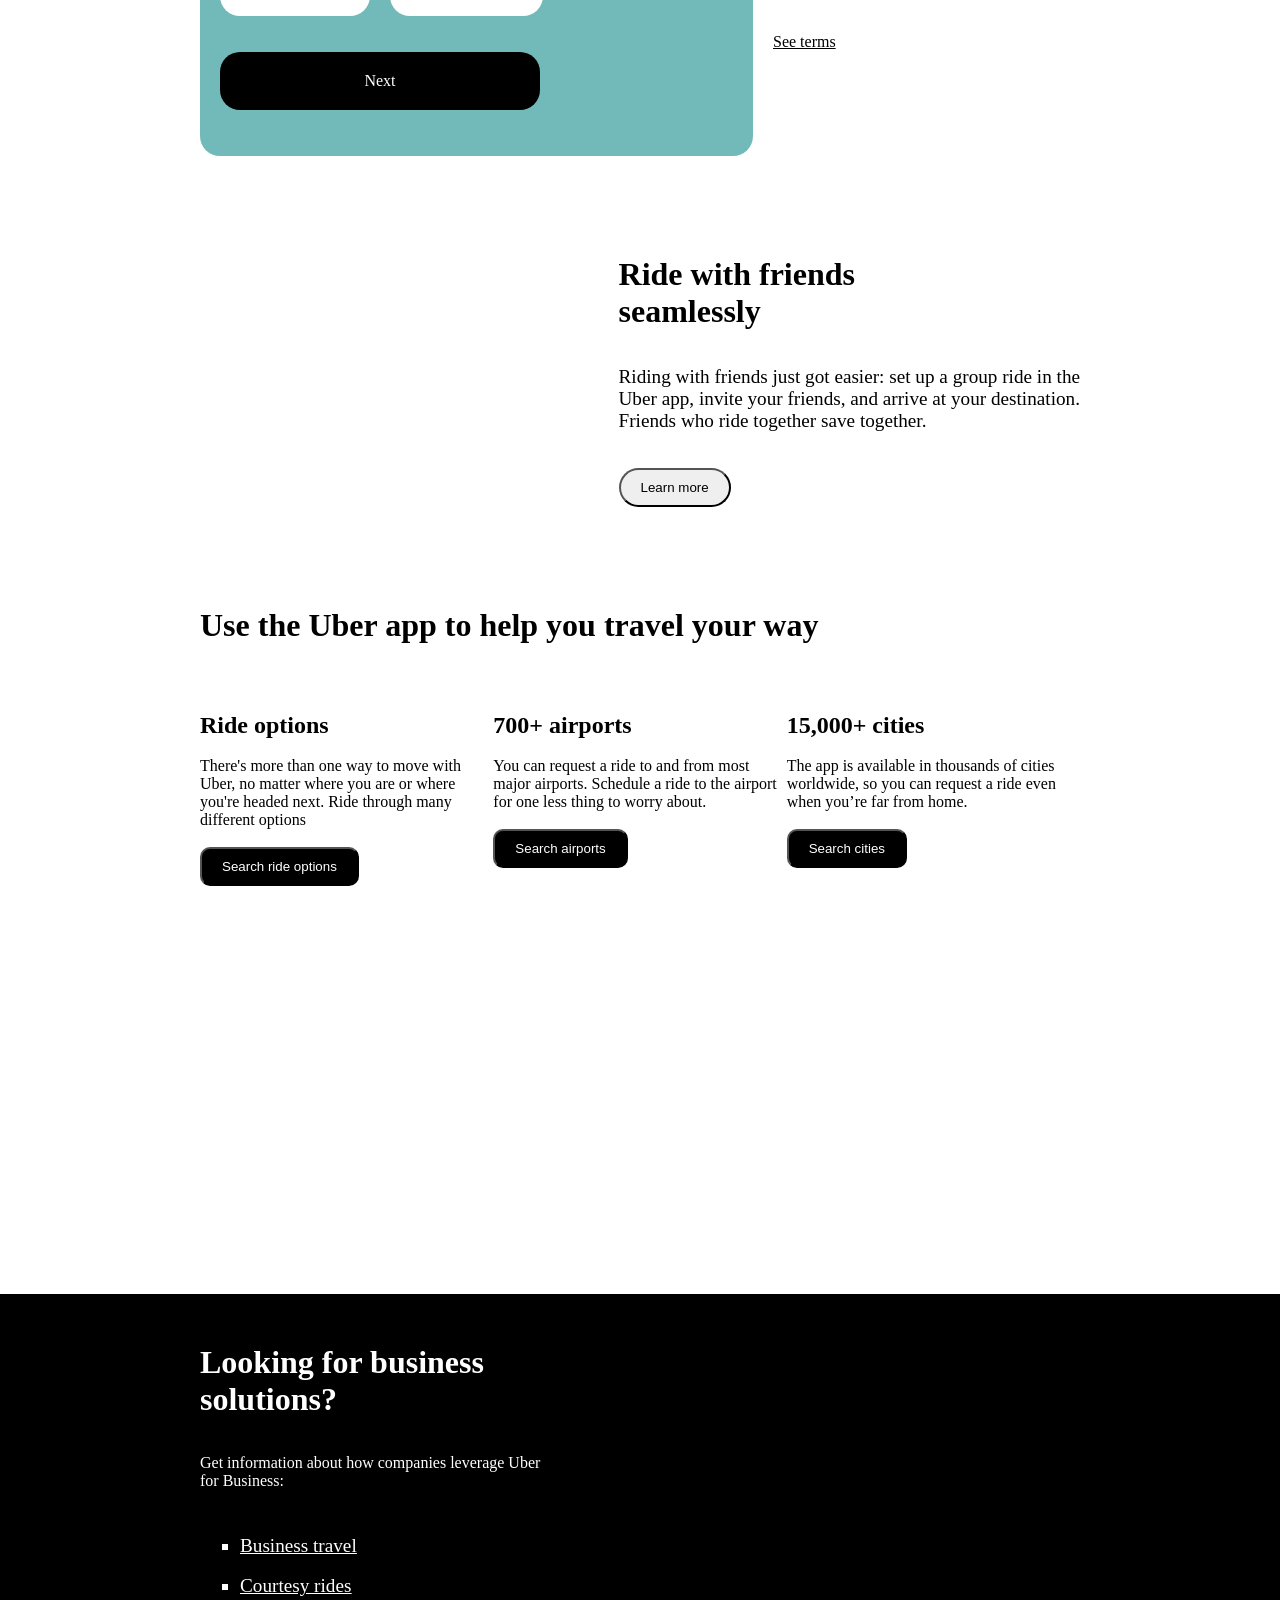
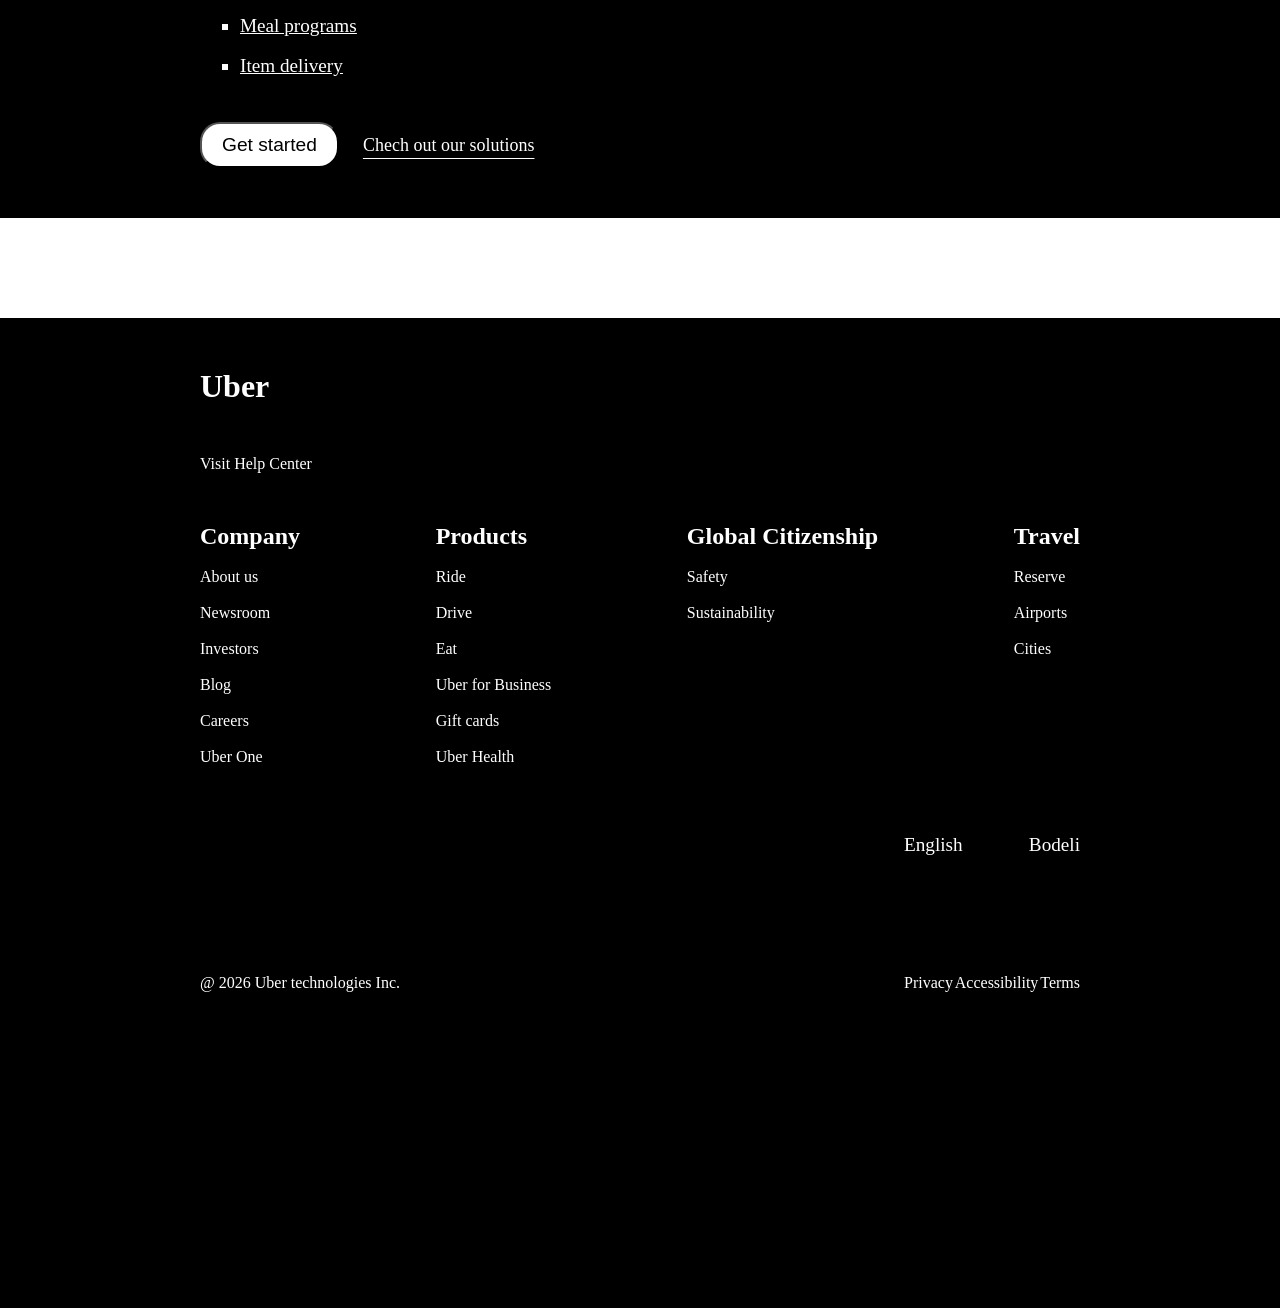
==== commit 9d86d4ee: "Rename Uber.htm to index.htm" ====
--- a/index.htm
+++ b/index.htm
@@ -3,93 +3,248 @@
 <head>
     <meta charset="UTF-8">
     <meta name="viewport" content="width=device-width, initial-scale=1.0">
-    <title>Uber Clone</title>
+    <title>Document</title>
     <link rel="stylesheet" href="uber.css">
     <script src="https://kit.fontawesome.com/a8fc47a53b.js" crossorigin="anonymous"></script>
 </head>
 <body>
-
-<header class="head">
-    <ul>
-        <li style="font-size: xx-large;">Uber</li>
-        <li>Ride</li>
-        <li>Drive</li>
-        <li>Business</li>
-        <li>About</li>
-    </ul>
-    <ul>
-        <li><i class="fa-solid fa-globe"></i> EN</li>
-        <li>Help</li>
-        <li>Log in</li>
-        <li id="signup">Sign up</li>
-    </ul>
-</header>
-
-<nav class="nv">
-    <h1>Ride</h1>
-    <ul>
-        <li>Request a ride</li>
-        <li>Reserve a ride</li>
-        <li>See prices</li>
-        <li>Explore ride options</li>
-        <li>Airport rides</li>
-    </ul>
-</nav>
-
-<div class="d1">
-    <div id="d10">
-        <p style="font-size: 50px;font-weight: 900;">
-            Request a ride for <br> now or later
-        </p>
-
-        <div class="x">
-            Pickoff location
-        </div>
-
-        <div class="x">
-            Dropoff location
-        </div>
-
-        <div class="b">
-            <div class="b1">See prices</div>
-            <div class="b2">Schedule for Later</div>
-        </div>
-    </div>
-
-    <div id="d11">
-        <img src="https://cn-geo1.uber.com/image-proc/crop/resizecrop/udam/format=auto/width=1344/height=1344/srcb64=aHR0cHM6Ly90Yi1zdGF0aWMudWJlci5jb20vcHJvZC91ZGFtLWFzc2V0cy80MmEyOTE0Ny1lMDQzLTQyZjktODU0NC1lY2ZmZmUwNTMyZTkucG5n">
-    </div>
-</div>
-
-<h1 style="padding: 35px 5%;">Suggestions</h1>
-
-<div class="s">
-    <div class="s1">Suggestion 1</div>
-    <div class="s1">Suggestion 2</div>
-    <div class="s1">Suggestion 3</div>
-    <div class="s1">Suggestion 4</div>
-</div>
-
-<footer class="f">
-    <div class="f1">
-        <div class="f2">
-            <h2>Company</h2>
-            <a href="">About us</a>
-        </div>
-        <div class="f2">
-            <h2>Products</h2>
-            <a href="">Ride</a>
-        </div>
-        <div class="f2">
-            <h2>Travel</h2>
-            <a href="">Cities</a>
-        </div>
-        <div class="f2">
-            <h2>Support</h2>
-            <a href="">Help</a>
-        </div>
-    </div>
-</footer>
-
+    <div>
+    <header class="head">
+        <ul>
+            <li style="font-size: xx-large;">Uber</li>
+            <li>Ride</li>
+            <li>Drive</li>
+            <li>Business</li>
+            <li>About</li>
+        </ul>
+        <ul>
+            <li><i class="fa-solid fa-globe"></i> EN</li>
+            <li>Help</li>
+            <li>Log in</li>
+            <li id="signup">Sign up</li>
+        </ul>
+    </header>
+    <nav class="nv">
+        <h1>Ride</h1>
+        <ul>
+            <li>Request a ride</li>
+            <li>Reserve a ride</li>
+            <li>See prices</li>
+            <li>Explore ride options</li>
+            <li>Airport rides</li>
+            <li>Request a ride</li>
+        </ul>
+    </nav>
+    <div class="d1">
+         <div id="d10">
+            <i style="font-size: larger;" class="fa-solid fa-location-dot"></i>
+            <span style="font-size: larger;font-weight: 700;">Bodeli, Gujarat, IN </span>
+            <a style="color: black;" href=""> Change city</a>
+            <p style="font-size: 50px;font-weight: 900;">
+                Request a ride for <br> now or later
+            </p> <br><br><br>
+            <p>
+                <i class="fa-solid fa-tag"></i>
+                Up to 50% off your first 5 Uber rides. T&Cs apply.* <br> *Valid within 15 days of signup.
+            </p><br><br><br>
+            <div class="x">
+                <i class="fa-solid fa-circle-dot"></i>
+                Pickoff location
+                <i id="i1" class="fa-solid fa-location-arrow"></i>
+            </div><br>
+            <div class="x">
+                <i class="fa-solid fa-circle-stop"></i>
+                Dropoff location
+            </div>
+            <div class="b">
+                <div class="b1">See prices</div>
+                <div class="b2">Schedule for Later</div>
+            </div>
+         </div>
+         <div id="d11">
+            <img src="https://cn-geo1.uber.com/image-proc/crop/resizecrop/udam/format=auto/width=1344/height=1344/srcb64=aHR0cHM6Ly90Yi1zdGF0aWMudWJlci5jb20vcHJvZC91ZGFtLWFzc2V0cy80MmEyOTE0Ny1lMDQzLTQyZjktODU0NC1lY2ZmZmUwNTMyZTkucG5n" alt="" height="600px">
+        </div>
+    </div>
+    <h1 style="padding: 35px 200px;">Suggestions</h1>
+    <div class="s">
+        <div class="s1">
+            <p style="margin-left: 20px;">
+                Lorem ipsum, dolor sit amet consectetur adipisicing elit. A, voluptatem.
+                <br><br>
+                <button style="padding: 10px 20px; border-radius: 15px;">Details</button>
+            </p>
+            <img src="	https://mobile-content.uber.com/launch-experience/top_bar_rides_3d.png" alt="" height="150px">
+        </div>
+        <div class="s1">
+            <p style="margin-left: 20px;">
+                Lorem ipsum, dolor sit amet consectetur adipisicing elit. A, voluptatem.
+                <br><br>
+                <button style="padding: 10px 20px; border-radius: 15px;">Details</button>
+            </p>
+            <img src="	https://mobile-content.uber.com/launch-experience/top_bar_rides_3d.png" alt="" height="150px">
+        </div>
+        <div class="s1">
+            <p style="margin-left: 20px;">
+                Lorem ipsum, dolor sit amet consectetur adipisicing elit. A, voluptatem.
+                <br><br>
+                <button style="padding: 10px 20px; border-radius: 15px;">Details</button>
+            </p>
+            <img src="	https://mobile-content.uber.com/launch-experience/top_bar_rides_3d.png" alt="" height="150px">
+        </div>
+        <div class="s1">
+            <p style="margin-left: 20px;">
+                Lorem ipsum, dolor sit amet consectetur adipisicing elit. A, voluptatem.
+                <br><br>
+                <button style="padding: 10px 20px; border-radius: 15px;">Details</button>
+            </p>
+            <img src="	https://mobile-content.uber.com/launch-experience/top_bar_rides_3d.png" alt="" height="150px">
+        </div>
+    </div>
+    <h1 style="margin: 50px 200px;">Plan for later</h1>
+    <div class="p">
+        <div class="p1">
+            <p style="font-size: xx-large;font-weight: 800;">Get your ride right <br> with Uber reserve</p>
+            Choose date and time
+            <div style="display: flex;margin-top: 40px;gap: 20px;">
+                <div style="padding: 20px 60px;background-color: rgb(255, 255, 255);border-radius: 20px;">Date</div>
+                <div style="padding: 20px 60px;background-color: rgb(255, 255, 255);border-radius: 20px;">Time</div>
+            </div><br><br>
+            <div style="padding: 20px;background-color: black;color: white;width: 280px;border-radius: 20px;text-align: center;">
+                Next
+            </div>
+        </div>
+        <div class="p2">
+            <h1>Benefits</h1><br><br>
+            <p style="font-size: larger;">
+                <img src="	https://tb-static.uber.com/prod/udam-assets/e12eddee-f082-49f7-a5fc-22c17977de50.svg" alt="" height="20px"> Choose your exact pickup time up to 90 days in advance. <br><br>
+                <img src="https://tb-static.uber.com/prod/udam-assets/30f5ecd4-8ccf-44d0-9976-2833f69df8a9.svg" alt="" height="20px"> Extra wait time included to meet your ride. <br><br>
+                <img src="	https://tb-static.uber.com/prod/udam-assets/45ebda59-6a0d-41e3-a924-0dbbce078029.svg" alt="" height="20px"> Cancel at no charge up to 60 minutes in advance. <br><br>
+            </p ><br><br>
+            <a style="color: black;" href="">See terms</a>
+        </div>
+    </div>
+    <div class="r">
+        <div>
+            <img src="https://cn-geo1.uber.com/image-proc/crop/resizecrop/udam/format=auto/width=1152/height=648/srcb64=aHR0cHM6Ly90Yi1zdGF0aWMudWJlci5jb20vcHJvZC91ZGFtLWFzc2V0cy9mNzdhYTM4MC1hMzc4LTQ3YmYtOGI4OC1hYWJhMTU4N2VmZGQucG5n" alt="" height="300px">
+        </div>
+        <div>
+            <h1>Ride with friends <br> seamlessly</h1><br><br>
+            <p style="font-size:larger;">
+                Riding with friends just got easier: set up a group ride in the <br> Uber app, invite your friends, and arrive at your destination. <br> Friends who ride together save together.
+            </p><br><br>
+            <button style="padding: 10px 20px;border-radius: 20px;">Learn more</button>
+        </div>
+    </div>
+    <h1 style="margin: 100px 200px;margin-bottom: 50px ;">Use the Uber app to help you travel your way</h1>
+    <div class="t">
+        <div class="t1">
+            <img src="https://cn-geo1.uber.com/image-proc/crop/resizecrop/udam/format=auto/width=768/height=768/srcb64=aHR0cHM6Ly90Yi1zdGF0aWMudWJlci5jb20vcHJvZC91ZGFtLWFzc2V0cy81NGY2MDE2MS1jZjZiLTQ0MDEtYTMwOS04YmIxOTZjMDAxNGMuanBn" alt="" width="350px">
+            <br>
+            <h2>Ride options</h2>
+            <br>
+            <p>There's more than one way to move with Uber, no matter where you are or where you're headed next. Ride through many different options</p><br>
+            <button style="background-color: black;color: white;border-radius: 10px;padding: 10px 20px;">Search ride options</button>
+        </div>
+        <div class="t1">
+            <img src="https://cn-geo1.uber.com/image-proc/crop/resizecrop/udam/format=auto/width=768/height=768/srcb64=aHR0cHM6Ly90Yi1zdGF0aWMudWJlci5jb20vcHJvZC91ZGFtLWFzc2V0cy9mOWJhMjdjNC02NjVjLTRjY2EtODE2MS05ZTNmODdmNDk5OTQucG5n" alt="" width="350px">
+            <br>
+            <h2>700+ airports</h2>
+            <br>
+            <p>You can request a ride to and from most major airports. Schedule a ride to the airport for one less thing to worry about.</p><br>
+            <button style="background-color: black;color: white;border-radius: 10px;padding: 10px 20px;">Search airports</button>
+        </div>
+        <div class="t1">
+            <img src="https://cn-geo1.uber.com/image-proc/crop/resizecrop/udam/format=auto/width=768/height=768/srcb64=aHR0cHM6Ly90Yi1zdGF0aWMudWJlci5jb20vcHJvZC91ZGFtLWFzc2V0cy9iOGMzOWRlMC02ZTEzLTQ4NWItYmE0NS02NjUxMTE3MGM2MmEuanBn" alt="" height="350px">
+            <br>
+            <h2>15,000+ cities</h2>
+            <br>
+            <p>The app is available in thousands of cities worldwide, so you can request a ride even when you’re far from home.</p><br>
+            <button style="background-color: black;color: white;border-radius: 10px;padding: 10px 20px;">Search cities</button>
+        </div>
+    </div>
+    <div class="q">
+        <div class="q1">
+            <h1>Looking for business <br> solutions?</h1>
+            <br><br>
+            <p>Get information about how companies leverage Uber <br> for Business: </p><br><br>
+            <ol style="line-height: 40px;list-style: square;margin-left: 40px;font-size: larger;">
+                <li style="text-decoration: underline ;"><a style="color: white;" href="">Business travel</a></li>
+                <li style="text-decoration: underline ;"><a style="color: white;" href="">Courtesy rides</a></li>
+                <li style="text-decoration: underline ;"><a style="color: white;" href="">Meal programs</a></li>
+                <li style="text-decoration: underline ;"><a style="color: white;" href="">Item delivery</a></li>
+            </ol><br><br>
+            <button style="background-color: rgb(255, 255, 255);color: rgb(0, 0, 0);padding: 10px 20px;border-radius: 20px;font-size: larger;">Get started</button>
+            <a style="margin-left: 20px;font-size: large;color: white;text-underline-offset: calc(7px);" href="">Chech out our solutions</a>
+        </div>
+        <div class="q2"><img src="https://cn-geo1.uber.com/image-proc/crop/resizecrop/udam/format=auto/width=1152/height=648/srcb64=aHR0cHM6Ly90Yi1zdGF0aWMudWJlci5jb20vcHJvZC91ZGFtLWFzc2V0cy9kNjQ4ZjViNi1iYjVmLTQ1MGUtODczMy05MGFlZmVjYmQwOWUuanBn" alt="" height="300px"></div>
+    </div>
+    </div>
+    <footer class="f">
+        <div style="margin: 50px 200px;">
+            <h1 style="padding: 50px 0px;">Uber</h1>
+            <p><a style="text-decoration: none;color: white;" href="">Visit Help Center</a></p>
+        </div>
+        <div class="f1">
+            <div class="f2">
+                <h2>Company</h2><br>
+                <a href="">About us</a><br><br>
+                <a href="">Newsroom</a><br><br>
+                <a href="">Investors</a><br><br>
+                <a href="">Blog</a><br><br>
+                <a href="">Careers</a><br><br>
+                <a href="">Uber One</a><br><br>
+            </div>
+            <div class="f2">
+                <h2>Products</h2><br>
+                <a href="">Ride</a><br><br>
+                <a href="">Drive</a><br><br>
+                <a href="">Eat</a><br><br>
+                <a href="">Uber for Business</a><br><br>
+                <a href="">Gift cards</a><br><br>
+                <a href="">Uber Health</a><br><br>
+            </div>
+            <div class="f2">
+                <h2>Global Citizenship</h2><br>
+                <a href="">Safety</a><br><br>
+                <a href="">Sustainability</a><br><br>
+            </div>
+            <div class="f2">
+                <h2>Travel</h2><br>
+                <a href="">Reserve</a><br><br>
+                <a href="">Airports</a><br><br>
+                <a href="">Cities</a><br><br>
+            </div>
+        </div>
+        <div class="f3">
+            <div style="width: 30%;display: flex;justify-content: space-between;font-size: x-large;">
+                <i class="fa-brands fa-linkedin"></i>
+                <i class="fa-brands fa-youtube"></i>
+                <i class="fa-brands fa-square-instagram"></i>
+                <i class="fa-brands fa-x-twitter"></i>
+            </div>
+            <div style="display: flex;justify-content: space-between;width: 20%;font-size: larger;">
+                <div>
+                    <i class="fa-solid fa-globe"></i>
+                    English
+                </div>
+                <div>
+                    <i class="fa-solid fa-location-dot"></i>
+                    Bodeli
+                </div>
+            </div>
+        </div>
+        <div style="margin: 50px 200px;">
+            <img src="https://tb-static.uber.com/prod/udam-assets/07335cd8-47d5-51a0-a07b-125195eb4cea.svg" alt="" height="70px">
+            <img src="https://tb-static.uber.com/prod/udam-assets/e723f2d5-90c4-5d3b-ad4d-c36fa5597879.svg" alt="" height="70px">
+        </div>
+        <div class="f4">
+            <div>@ 2026 Uber technologies Inc.</div>
+            <div style="display: flex;width: 20%;justify-content: space-between;">
+                <a href="">Privacy</a>
+                <a href="">Accessibility</a>
+                <a href="">Terms</a>
+            </div>
+        </div>
+    </footer>
 </body>
 </html>
--- a/uber.css
+++ b/uber.css
@@ -1,166 +1,200 @@
 *{
-    margin:0;
-    padding:0;
-    box-sizing:border-box;
+    margin: 0;
+    padding: 0;
+}
+.head{
+    background-color: black;
+    color: white;
+    display: flex;
+    justify-content: space-between;
+    align-items: center;
+    padding: 20px 150px;
+    font-weight: 600;
+    position: sticky;
+    top: 0px;
+}
+.nv{
+    color: rgb(0, 0, 0);
+    display: flex;
+    justify-content: space-between;
+    align-items: center;
+    padding: 20px 150px;
+    font-weight: 600;
+}
+.d1{
+    padding: 20px 200px;
+    display: flex;
+    justify-content: space-between;
+}
+.nv ul li{
+    color: gray;
+    font-size: large;
+}
+ul{
+    list-style: none;
+    display: flex;
+    align-items: center;
+    gap: 30px;
+}
+#signup{
+    padding: 10px 15px;
+    background-color: white;
+    color: black;
+    font-size: large;
+    border-radius: 30px;
 }
 
-img{
-    max-width:100%;
-    height:auto;
-}
-
-ul{
-    list-style:none;
-    display:flex;
-    align-items:center;
-    gap:30px;
-}
-
-/* HEADER */
-.head{
-    background-color:black;
-    color:white;
-    display:flex;
-    justify-content:space-between;
-    align-items:center;
-    padding:20px 5%;
-    font-weight:600;
-    position:sticky;
-    top:0;
-}
-
-/* NAV */
-.nv{
-    display:flex;
-    justify-content:space-between;
-    align-items:center;
-    padding:20px 5%;
-    font-weight:600;
-}
-
-.nv ul li{
-    color:gray;
-}
-
-/* HERO */
-.d1{
-    padding:40px 5%;
-    display:flex;
-    justify-content:space-between;
-    align-items:center;
-    gap:40px;
-}
-
+li:hover{
+    scale: 1.1;
+}
 #d10{
-    flex:1;
-}
-
-#d11{
-    flex:1;
-}
-
+    padding-top: 50px;
+}
 .x{
-    width:100%;
-    background-color:rgb(157,157,157);
-    border-radius:15px;
-    padding:15px;
-    margin-top:15px;
-}
-
+    width: 80%;
+    height: 10%;
+    background-color: rgb(157, 157, 157);
+    border-radius: 15px;
+    display: flex;
+    align-items: center;
+    padding-left: 10px;
+    gap: 15px;
+}
+#i1{
+    padding-left: 40%;
+}
 .b{
-    padding-top:20px;
-    display:flex;
-    gap:20px;
-    flex-wrap:wrap;
-}
-
+    padding-top: 20px;
+    display: flex;
+    gap: 20px;
+}
 .b1{
-    padding:10px 20px;
-    background:black;
-    color:white;
-    border-radius:20px;
-}
-
+    padding: 10px 20px;
+    background-color: black;
+    color: white;
+    border-radius: 20px;
+}
 .b2{
-    padding:10px 20px;
-    background:rgb(157,157,157);
-    border-radius:20px;
-}
-
-/* SUGGESTIONS */
+    padding: 10px 20px;
+    background-color: rgb(157, 157, 157);
+    color: rgb(0, 0, 0);
+    border-radius: 20px;
+}
 .s{
-    margin:50px 5%;
-    display:grid;
-    grid-template-columns:repeat(4,1fr);
-    gap:20px;
-}
-
+    margin: 0px 200px;
+    height: 430px;
+    display: flex;
+    flex-wrap: wrap;
+    justify-content: space-between;
+    align-content:space-between;
+}
 .s1{
-    background:rgb(157,157,157);
-    border-radius:20px;
-    padding:40px;
-    text-align:center;
-}
-
-/* FOOTER */
+    width:350px;
+    height: 200px;
+    background-color:rgb(157, 157, 157);
+    border-radius: 20px;
+    display: flex;
+    justify-content: space-between;
+    align-items: center;
+}
+.p{
+    margin: 0px 200px;
+    height: 450px;
+    display: flex;
+}
+.p1{
+    background-color: rgb(114, 186, 186);
+    border-radius: 20px;
+    width: 65%;
+    padding-left: 20px;
+    background-image: url(https://tb-static.uber.com/prod/udam-assets/5152cc71-a5b0-4fbd-aeb8-bee896efcd48.png);
+    background-repeat: no-repeat;
+    background-size: contain;
+    background-position: right;
+}
+.p1 p{
+    margin: 60px 0px;
+}
+.p2{
+    width: 35%;
+    padding: 20px;
+}
+.r{
+    margin: 100px 200px;
+    display: flex;
+    justify-content: space-between;
+}
+.t{
+    margin: 100px 200px;
+    margin-top: 50px;
+    display: flex;
+    justify-content: space-between;
+}
+.t1{
+    width: 350px;
+    height: 500px;
+}
+.q{
+    margin-bottom: 100px;
+    background-color: black;
+    color: white;
+    width: 100%;
+    height: 80%;
+    display: flex;
+    justify-content: space-between;
+    align-items: center;
+}
+.q1{
+    margin: 50px 200px;
+}
+.q2{
+    margin-right: 200px;
+}
 .f{
-    background:black;
-    color:white;
-    padding:50px 5%;
-}
-
+    width: 100%;
+    height: 110vh;
+    background-color: black;
+    color: white;
+}
 .f1{
-    display:grid;
-    grid-template-columns:repeat(4,1fr);
-    gap:30px;
-}
-
+    margin: 0px 200px;
+    display: flex;
+    justify-content: space-between;
+}
 .f2 a{
-    color:white;
-    text-decoration:none;
-    display:block;
-    margin-top:10px;
-}
-
-/* ========================= */
-/* RESPONSIVENESS */
-/* ========================= */
-
-@media (max-width:1024px){
-
-    .s{
-        grid-template-columns:repeat(2,1fr);
-    }
-
-    .f1{
-        grid-template-columns:repeat(2,1fr);
-    }
-}
-
-@media (max-width:768px){
-
-    .head,
-    .nv{
-        flex-direction:column;
-        text-align:center;
-        gap:15px;
-    }
-
-    ul{
-        flex-wrap:wrap;
-        justify-content:center;
-    }
-
-    .d1{
-        flex-direction:column;
-        text-align:center;
-    }
-
-    .s{
-        grid-template-columns:1fr;
-    }
-
-    .f1{
-        grid-template-columns:1fr;
-    }
-}
+    color: white;
+    text-decoration: none;
+}
+.f3{
+    margin: 50px 200px;
+    display: flex;
+    justify-content: space-between;
+}
+.f4{
+    margin: 50px 200px;
+    display: flex;
+    justify-content: space-between;
+}
+.f4 a{
+    color: white;
+    text-decoration: none;
+}
+@media (max-width:1500px){
+    #d11{
+        display: none;
+    }
+    #d10{
+        text-align: center;
+        width: 100%;
+    }
+    .x{
+        text-align: center;
+        margin-left: 100px;
+    }
+    #i1{
+        display: none;
+    }
+    .b{
+        justify-content: center;
+    }
+}
